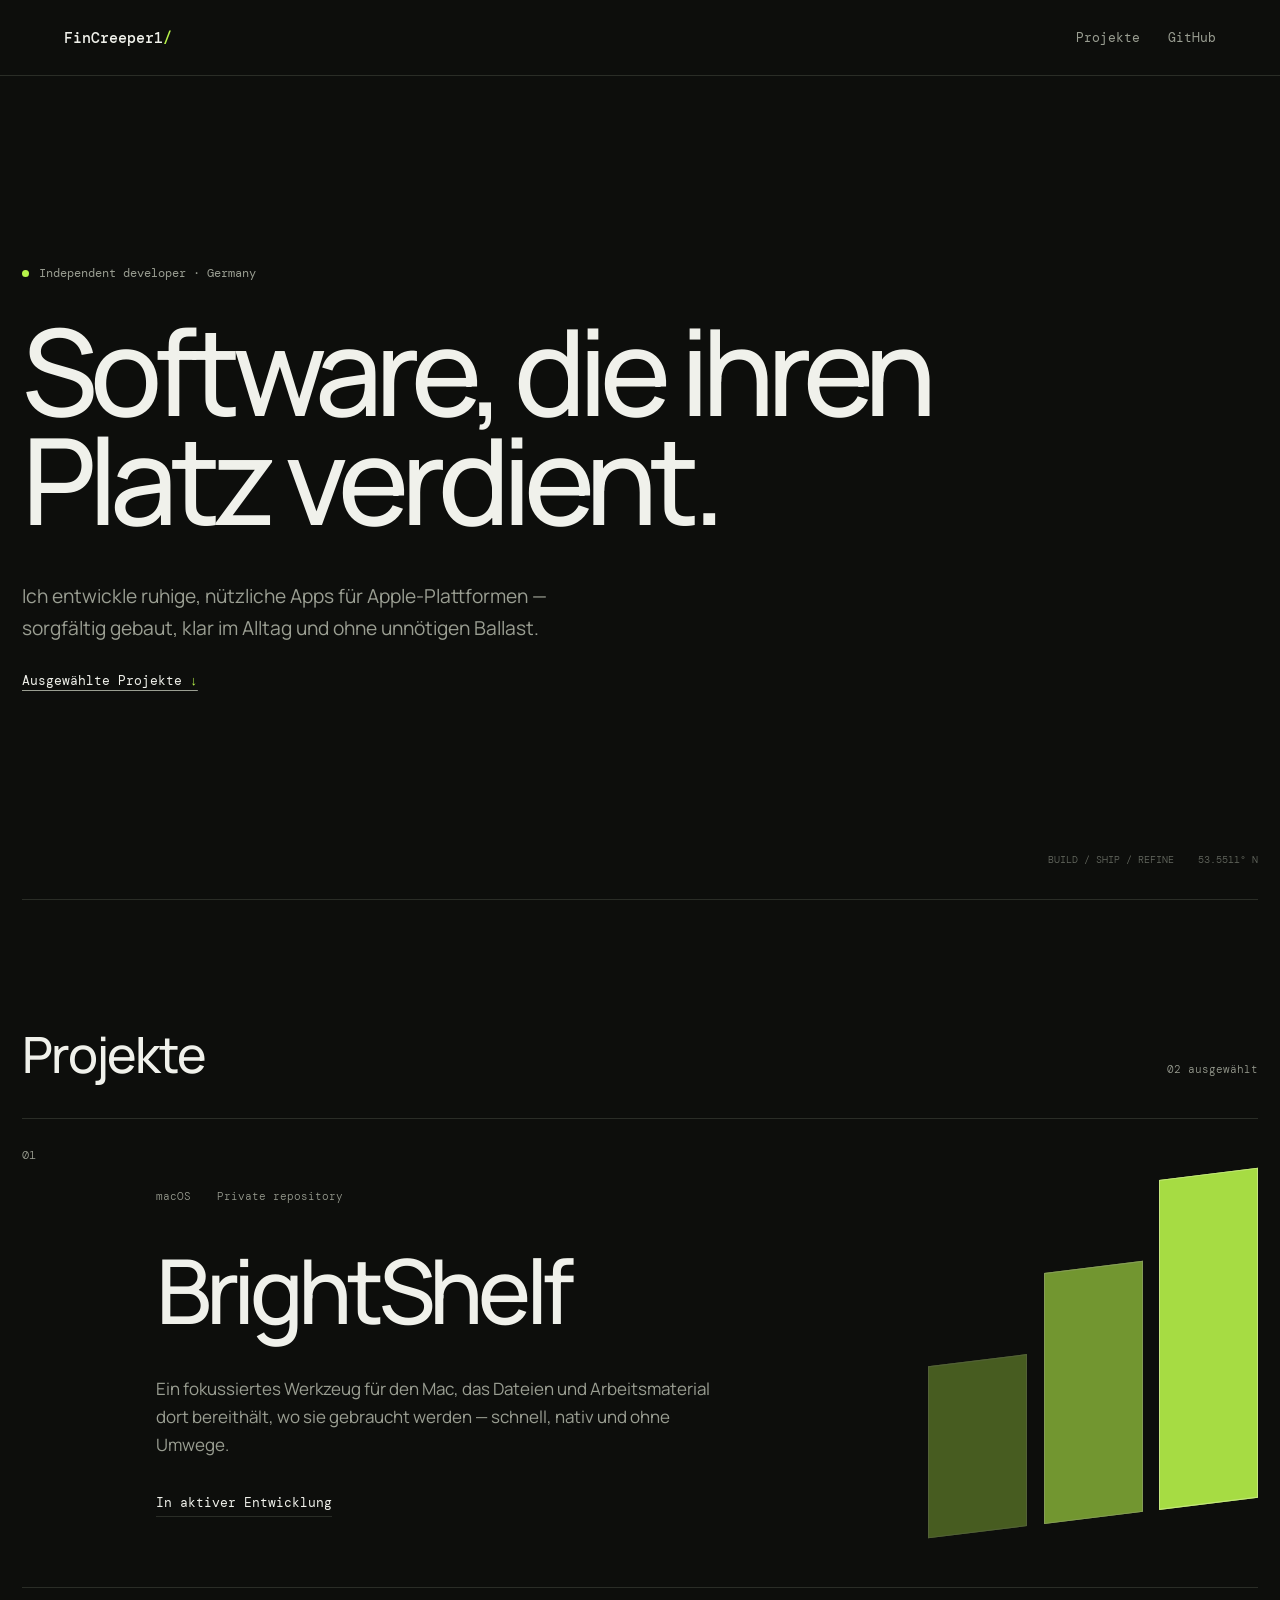
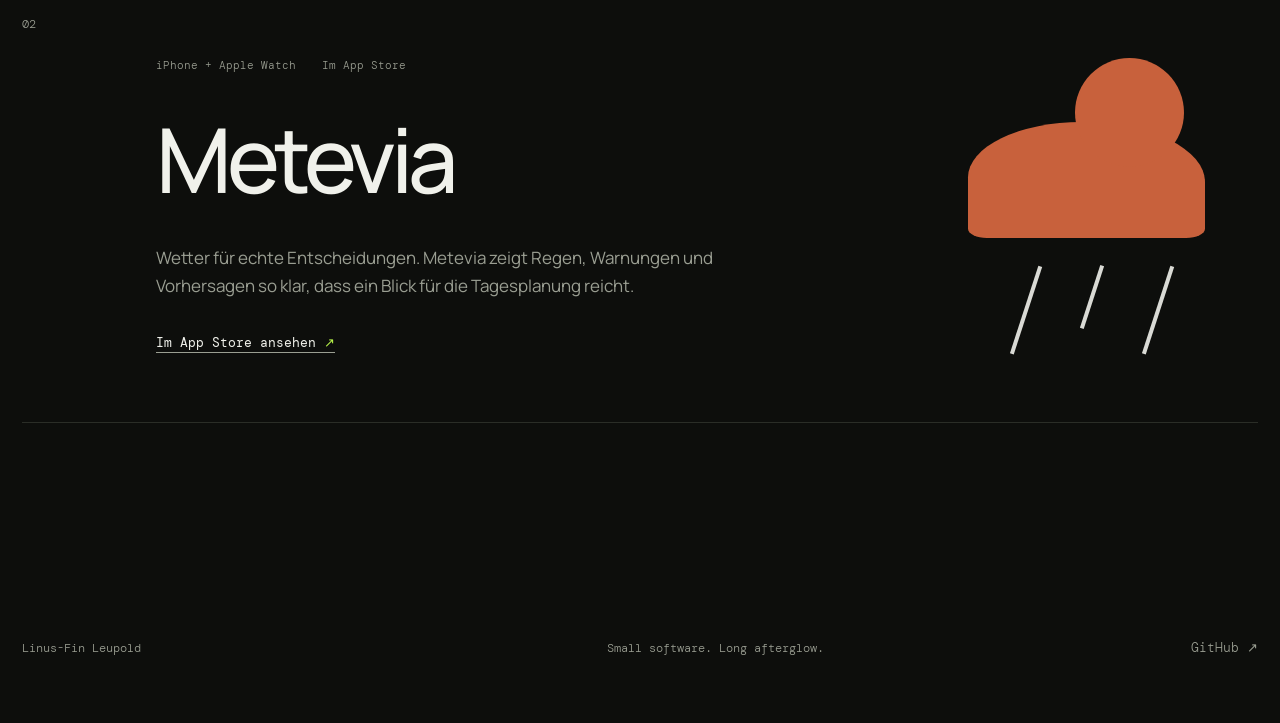
==== index.html @ aa662551 "Build developer portfolio site" ====
<!doctype html>
<html lang="de">
  <head>
    <meta charset="UTF-8" />
    <meta name="viewport" content="width=device-width, initial-scale=1" />
    <meta name="description" content="Linus-Fin Leupold entwickelt fokussierte Apps für Apple-Plattformen – darunter BrightShelf und Metevia." />
    <meta name="theme-color" content="#0d0e0c" />
    <meta property="og:title" content="FinCreeper1 — Software, die ihren Platz verdient." />
    <meta property="og:description" content="Ausgewählte Projekte von Linus-Fin Leupold." />
    <meta property="og:type" content="website" />
    <meta property="og:url" content="https://fincreeper1.github.io/" />
    <title>FinCreeper1 — Entwickler</title>
    <link rel="preconnect" href="https://fonts.googleapis.com" />
    <link rel="preconnect" href="https://fonts.gstatic.com" crossorigin />
    <link href="https://fonts.googleapis.com/css2?family=DM+Mono:wght@300;400;500&family=Manrope:wght@400;500;600;700&display=swap" rel="stylesheet" />
    <link rel="stylesheet" href="styles.css" />
    <script src="script.js" defer></script>
  </head>
  <body>
    <header class="site-header">
      <a class="wordmark" href="#top" aria-label="Zur Startseite">FinCreeper1<span aria-hidden="true">/</span></a>
      <nav aria-label="Hauptnavigation">
        <a href="#projects">Projekte</a>
        <a href="https://github.com/FinCreeper1" rel="me">GitHub</a>
      </nav>
    </header>

    <main id="top">
      <section class="intro" aria-labelledby="intro-title">
        <p class="availability"><span aria-hidden="true"></span> Independent developer · Germany</p>
        <h1 id="intro-title">Software, die ihren<br />Platz verdient.</h1>
        <p class="intro-copy">Ich entwickle ruhige, nützliche Apps für Apple-Plattformen — sorgfältig gebaut, klar im Alltag und ohne unnötigen Ballast.</p>
        <a class="text-link" href="#projects">Ausgewählte Projekte <span aria-hidden="true">↓</span></a>
        <div class="build-note" aria-hidden="true">
          <span>BUILD / SHIP / REFINE</span>
          <span>53.5511° N</span>
        </div>
      </section>

      <section class="projects" id="projects" aria-labelledby="projects-title">
        <div class="section-heading">
          <h2 id="projects-title">Projekte</h2>
          <p>02 ausgewählt</p>
        </div>

        <article class="project project-brightshelf">
          <div class="project-index" aria-hidden="true">01</div>
          <div class="project-body">
            <div class="project-meta">
              <span>macOS</span>
              <span>Private repository</span>
            </div>
            <h3>BrightShelf</h3>
            <p>Ein fokussiertes Werkzeug für den Mac, das Dateien und Arbeitsmaterial dort bereithält, wo sie gebraucht werden — schnell, nativ und ohne Umwege.</p>
            <p class="project-status">In aktiver Entwicklung</p>
          </div>
          <div class="project-mark brightshelf-mark" aria-hidden="true">
            <span></span><span></span><span></span>
          </div>
        </article>

        <article class="project project-metevia">
          <div class="project-index" aria-hidden="true">02</div>
          <div class="project-body">
            <div class="project-meta">
              <span>iPhone + Apple Watch</span>
              <span>Im App Store</span>
            </div>
            <h3>Metevia</h3>
            <p>Wetter für echte Entscheidungen. Metevia zeigt Regen, Warnungen und Vorhersagen so klar, dass ein Blick für die Tagesplanung reicht.</p>
            <a class="project-link" href="https://apps.apple.com/de/app/metevia/id6787199127" target="_blank" rel="noreferrer">Im App Store ansehen <span aria-hidden="true">↗</span></a>
          </div>
          <div class="project-mark metevia-mark" aria-hidden="true">
            <span class="cloud"></span>
            <span class="rain rain-one"></span>
            <span class="rain rain-two"></span>
            <span class="rain rain-three"></span>
          </div>
        </article>
      </section>
    </main>

    <footer>
      <p>Linus-Fin Leupold</p>
      <p>Small software. Long afterglow.</p>
      <a href="https://github.com/FinCreeper1">GitHub ↗</a>
    </footer>
  </body>
</html>
---- styles.css ----
:root {
  color-scheme: dark;
  --bg: #0d0e0c;
  --surface: #151713;
  --line: #2a2d27;
  --text: #f0f1eb;
  --muted: #9a9e92;
  --accent: #b7f34a;
  --warm: #dd6b42;
  --font-sans: "Manrope", sans-serif;
  --font-mono: "DM Mono", monospace;
}

* { box-sizing: border-box; }

html { scroll-behavior: smooth; }

body {
  margin: 0;
  background: var(--bg);
  color: var(--text);
  font-family: var(--font-sans);
  -webkit-font-smoothing: antialiased;
}

a { color: inherit; }

a:focus-visible {
  outline: 2px solid var(--accent);
  outline-offset: 5px;
}

.site-header {
  height: 76px;
  display: flex;
  align-items: center;
  justify-content: space-between;
  padding: 0 clamp(22px, 5vw, 76px);
  border-bottom: 1px solid var(--line);
}

.wordmark {
  font-family: var(--font-mono);
  font-size: 15px;
  font-weight: 500;
  text-decoration: none;
}

.wordmark span { color: var(--accent); }

nav { display: flex; gap: 28px; }

nav a, footer a {
  color: var(--muted);
  font-family: var(--font-mono);
  font-size: 13px;
  text-decoration: none;
  transition: color 140ms ease;
}

nav a:hover, footer a:hover { color: var(--text); }

main, footer {
  width: min(100% - 44px, 1380px);
  margin-inline: auto;
}

.intro {
  min-height: calc(100svh - 76px);
  position: relative;
  display: flex;
  flex-direction: column;
  justify-content: center;
  padding: 100px 0 120px;
  border-bottom: 1px solid var(--line);
}

.availability {
  display: flex;
  align-items: center;
  gap: 10px;
  margin: 0 0 34px;
  color: var(--muted);
  font: 400 12px/1.5 var(--font-mono);
}

.availability span {
  width: 7px;
  height: 7px;
  background: var(--accent);
  border-radius: 50%;
}

h1 {
  max-width: 1100px;
  margin: 0;
  font-size: clamp(54px, 9.4vw, 142px);
  font-weight: 500;
  line-height: .9;
  letter-spacing: -.065em;
}

.intro-copy {
  max-width: 590px;
  margin: 48px 0 28px;
  color: var(--muted);
  font-size: clamp(17px, 1.5vw, 21px);
  line-height: 1.65;
}

.text-link, .project-link {
  width: fit-content;
  color: var(--text);
  font: 400 13px/1.4 var(--font-mono);
  text-underline-offset: 5px;
  text-decoration-color: var(--muted);
}

.text-link span, .project-link span { color: var(--accent); }

.build-note {
  position: absolute;
  right: 0;
  bottom: 34px;
  display: flex;
  gap: 24px;
  color: #666a61;
  font: 300 10px/1 var(--font-mono);
}

.projects { padding: 120px 0 150px; }

.section-heading {
  display: flex;
  justify-content: space-between;
  align-items: baseline;
  margin-bottom: 30px;
}

.section-heading h2 {
  margin: 0;
  font-size: clamp(28px, 4vw, 50px);
  font-weight: 500;
  letter-spacing: -.04em;
}

.section-heading p {
  margin: 0;
  color: var(--muted);
  font: 300 11px/1 var(--font-mono);
}

.project {
  min-height: 420px;
  display: grid;
  grid-template-columns: 70px minmax(260px, 640px) 1fr;
  gap: clamp(20px, 5vw, 80px);
  align-items: center;
  position: relative;
  overflow: hidden;
  border-top: 1px solid var(--line);
}

.project:last-child { border-bottom: 1px solid var(--line); }

.project-index {
  align-self: start;
  padding-top: 30px;
  color: var(--muted);
  font: 300 12px/1 var(--font-mono);
}

.project-body { z-index: 1; padding: 70px 0; }

.project-meta {
  display: flex;
  gap: 10px 26px;
  flex-wrap: wrap;
  margin-bottom: 24px;
  color: var(--muted);
  font: 300 11px/1.4 var(--font-mono);
}

.project h3 {
  margin: 0 0 24px;
  font-size: clamp(44px, 7vw, 92px);
  font-weight: 500;
  letter-spacing: -.06em;
}

.project-body > p:not(.project-status) {
  max-width: 560px;
  margin: 0 0 30px;
  color: var(--muted);
  font-size: 17px;
  line-height: 1.65;
}

.project-status {
  width: fit-content;
  margin: 0;
  border-bottom: 1px solid var(--line);
  color: var(--text);
  font: 400 13px/2 var(--font-mono);
}

.project-mark {
  justify-self: end;
  width: min(28vw, 330px);
  aspect-ratio: 1;
  position: relative;
  opacity: .9;
}

.brightshelf-mark {
  display: flex;
  align-items: flex-end;
  gap: 5%;
  transform: skewY(-7deg);
}

.brightshelf-mark span {
  flex: 1;
  background: var(--accent);
  border: 1px solid #d9ff8b;
}

.brightshelf-mark span:nth-child(1) { height: 52%; opacity: .38; }
.brightshelf-mark span:nth-child(2) { height: 76%; opacity: .66; }
.brightshelf-mark span:nth-child(3) { height: 100%; }

.metevia-mark .cloud {
  width: 72%;
  height: 35%;
  position: absolute;
  left: 12%;
  top: 25%;
  background: var(--warm);
  border-radius: 48% 52% 8% 8%;
}

.metevia-mark .cloud::before {
  content: "";
  width: 46%;
  aspect-ratio: 1;
  position: absolute;
  right: 9%;
  top: -56%;
  background: var(--warm);
  border-radius: 50%;
}

.rain {
  width: 4px;
  height: 28%;
  position: absolute;
  top: 68%;
  background: var(--text);
  transform: rotate(18deg);
}

.rain-one { left: 29%; }
.rain-two { left: 49%; height: 20%; }
.rain-three { left: 69%; }

footer {
  min-height: 150px;
  display: grid;
  grid-template-columns: 1fr 1fr auto;
  align-items: center;
  gap: 24px;
  color: var(--muted);
  font: 300 12px/1.5 var(--font-mono);
}

footer p { margin: 0; }

.reveal {
  opacity: 0;
  transform: translateY(18px);
  transition: opacity 700ms ease, transform 700ms ease;
}

.reveal.is-visible { opacity: 1; transform: none; }

@media (max-width: 760px) {
  .site-header { height: 66px; }
  nav { gap: 18px; }
  nav a:first-child { display: none; }
  main, footer { width: min(100% - 36px, 1380px); }
  .intro { min-height: calc(100svh - 66px); padding: 80px 0 100px; }
  h1 { font-size: clamp(49px, 15vw, 82px); }
  .intro-copy { margin-top: 34px; }
  .build-note { display: none; }
  .projects { padding: 84px 0 100px; }
  .project { min-height: 560px; grid-template-columns: 34px 1fr; gap: 8px; align-items: start; }
  .project-body { padding: 54px 0 210px; }
  .project-mark { width: 170px; position: absolute; right: 10px; bottom: 28px; }
  footer { min-height: 180px; grid-template-columns: 1fr auto; }
  footer p:nth-child(2) { display: none; }
}

@media (prefers-reduced-motion: reduce) {
  html { scroll-behavior: auto; }
  *, *::before, *::after { transition-duration: .01ms !important; }
  .reveal { opacity: 1; transform: none; }
}
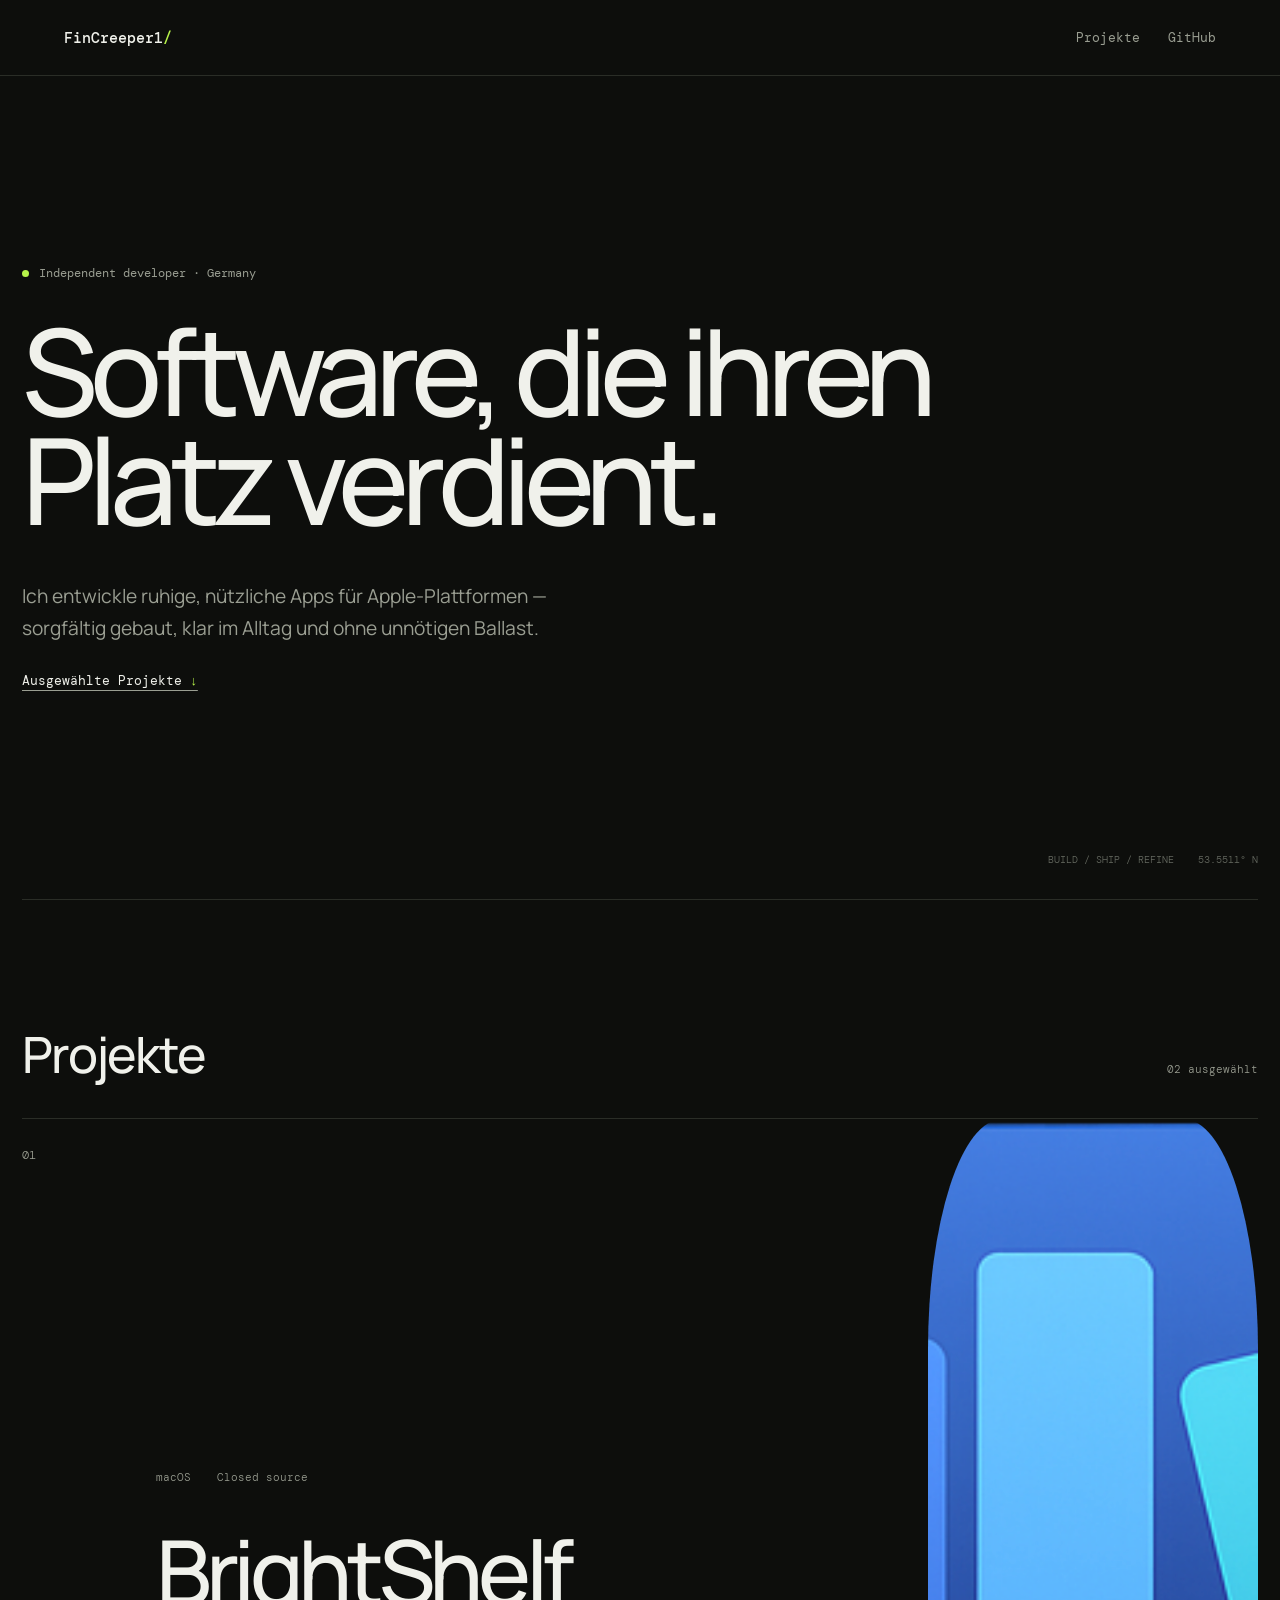
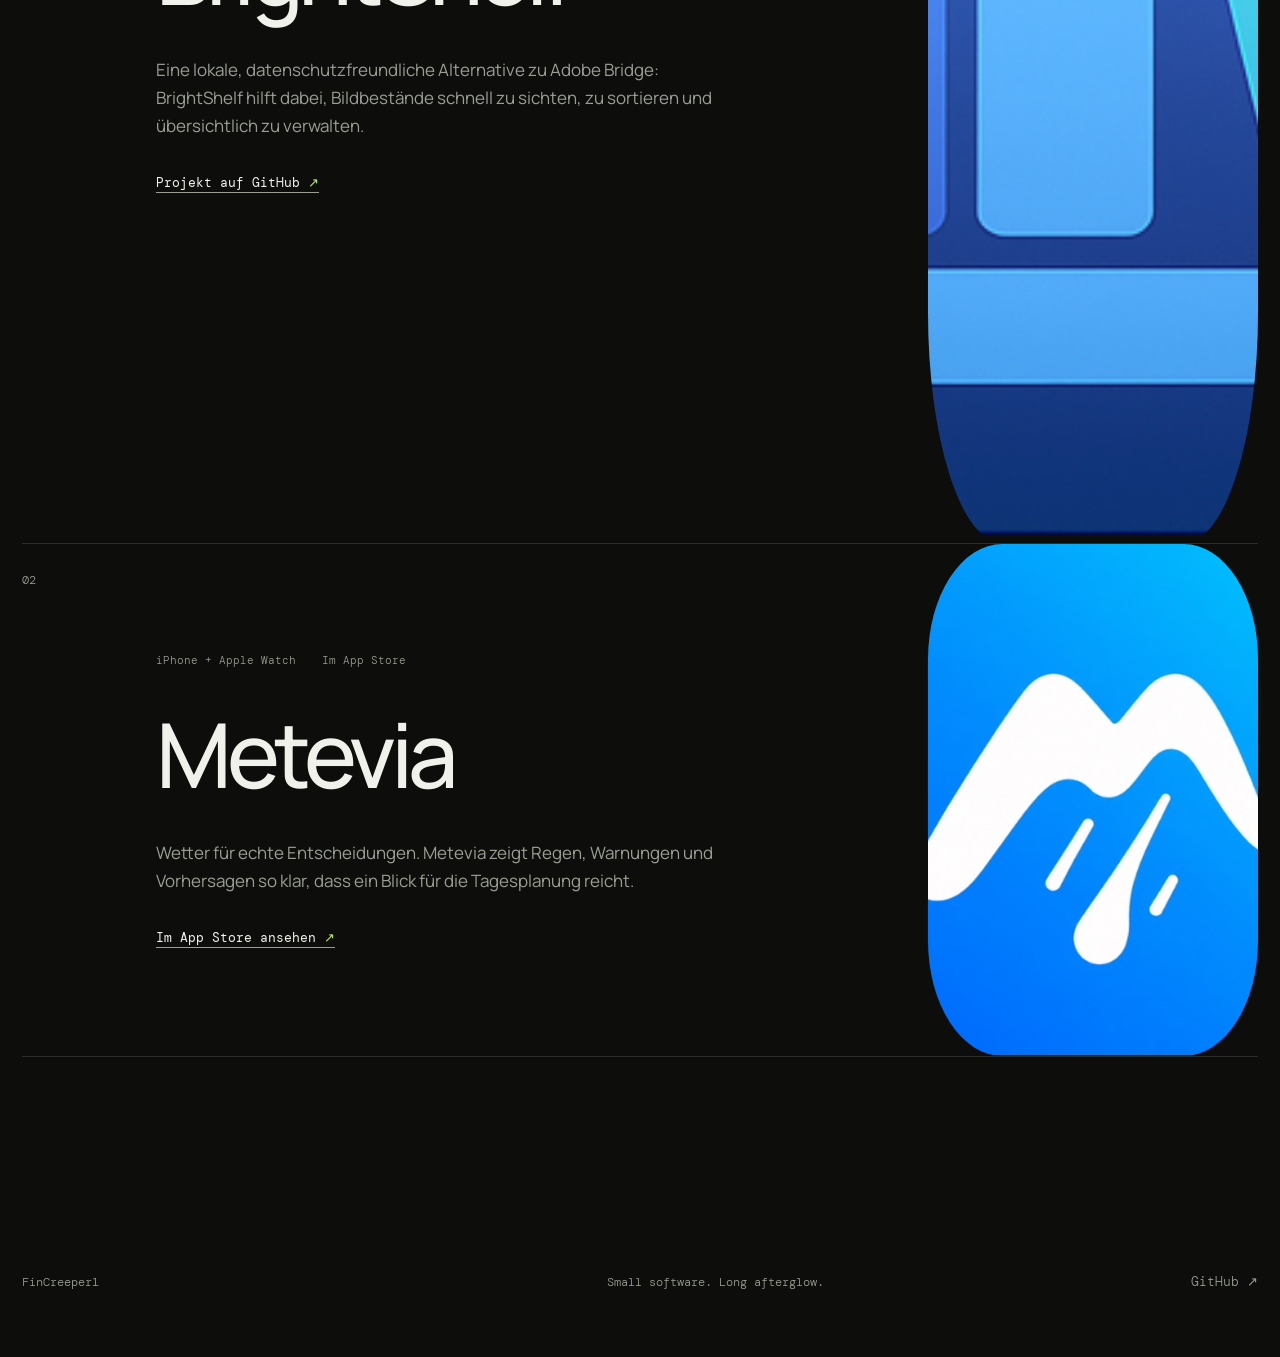
==== commit 449a072a: "Use official project icons" ====
--- a/index.html
+++ b/index.html
@@ -3,10 +3,10 @@
   <head>
     <meta charset="UTF-8" />
     <meta name="viewport" content="width=device-width, initial-scale=1" />
-    <meta name="description" content="Linus-Fin Leupold entwickelt fokussierte Apps für Apple-Plattformen – darunter BrightShelf und Metevia." />
+    <meta name="description" content="FinCreeper1 entwickelt fokussierte Apps für Apple-Plattformen – darunter BrightShelf und Metevia." />
     <meta name="theme-color" content="#0d0e0c" />
     <meta property="og:title" content="FinCreeper1 — Software, die ihren Platz verdient." />
-    <meta property="og:description" content="Ausgewählte Projekte von Linus-Fin Leupold." />
+    <meta property="og:description" content="Ausgewählte Projekte von FinCreeper1." />
     <meta property="og:type" content="website" />
     <meta property="og:url" content="https://fincreeper1.github.io/" />
     <title>FinCreeper1 — Entwickler</title>
@@ -48,15 +48,13 @@
           <div class="project-body">
             <div class="project-meta">
               <span>macOS</span>
-              <span>Private repository</span>
+              <span>Closed source</span>
             </div>
             <h3>BrightShelf</h3>
-            <p>Ein fokussiertes Werkzeug für den Mac, das Dateien und Arbeitsmaterial dort bereithält, wo sie gebraucht werden — schnell, nativ und ohne Umwege.</p>
-            <p class="project-status">In aktiver Entwicklung</p>
+            <p>Eine lokale, datenschutzfreundliche Alternative zu Adobe Bridge: BrightShelf hilft dabei, Bildbestände schnell zu sichten, zu sortieren und übersichtlich zu verwalten.</p>
+            <a class="project-link" href="https://github.com/FinCreeper1/BrightShelf" target="_blank" rel="noreferrer">Projekt auf GitHub <span aria-hidden="true">↗</span></a>
           </div>
-          <div class="project-mark brightshelf-mark" aria-hidden="true">
-            <span></span><span></span><span></span>
-          </div>
+          <img class="project-icon" src="assets/brightshelf-icon.png" alt="BrightShelf App-Icon" width="1024" height="1024" />
         </article>
 
         <article class="project project-metevia">
@@ -70,18 +68,13 @@
             <p>Wetter für echte Entscheidungen. Metevia zeigt Regen, Warnungen und Vorhersagen so klar, dass ein Blick für die Tagesplanung reicht.</p>
             <a class="project-link" href="https://apps.apple.com/de/app/metevia/id6787199127" target="_blank" rel="noreferrer">Im App Store ansehen <span aria-hidden="true">↗</span></a>
           </div>
-          <div class="project-mark metevia-mark" aria-hidden="true">
-            <span class="cloud"></span>
-            <span class="rain rain-one"></span>
-            <span class="rain rain-two"></span>
-            <span class="rain rain-three"></span>
-          </div>
+          <img class="project-icon" src="assets/metevia-icon.jpg" alt="Metevia App-Icon" width="512" height="512" />
         </article>
       </section>
     </main>
 
     <footer>
-      <p>Linus-Fin Leupold</p>
+      <p>FinCreeper1</p>
       <p>Small software. Long afterglow.</p>
       <a href="https://github.com/FinCreeper1">GitHub ↗</a>
     </footer>
--- a/styles.css
+++ b/styles.css
@@ -6,7 +6,6 @@
   --text: #f0f1eb;
   --muted: #9a9e92;
   --accent: #b7f34a;
-  --warm: #dd6b42;
   --font-sans: "Manrope", sans-serif;
   --font-mono: "DM Mono", monospace;
 }
@@ -196,72 +195,14 @@
   line-height: 1.65;
 }
 
-.project-status {
-  width: fit-content;
-  margin: 0;
-  border-bottom: 1px solid var(--line);
-  color: var(--text);
-  font: 400 13px/2 var(--font-mono);
-}
-
-.project-mark {
+.project-icon {
   justify-self: end;
   width: min(28vw, 330px);
   aspect-ratio: 1;
-  position: relative;
-  opacity: .9;
-}
-
-.brightshelf-mark {
-  display: flex;
-  align-items: flex-end;
-  gap: 5%;
-  transform: skewY(-7deg);
-}
-
-.brightshelf-mark span {
-  flex: 1;
-  background: var(--accent);
-  border: 1px solid #d9ff8b;
-}
-
-.brightshelf-mark span:nth-child(1) { height: 52%; opacity: .38; }
-.brightshelf-mark span:nth-child(2) { height: 76%; opacity: .66; }
-.brightshelf-mark span:nth-child(3) { height: 100%; }
-
-.metevia-mark .cloud {
-  width: 72%;
-  height: 35%;
-  position: absolute;
-  left: 12%;
-  top: 25%;
-  background: var(--warm);
-  border-radius: 48% 52% 8% 8%;
-}
-
-.metevia-mark .cloud::before {
-  content: "";
-  width: 46%;
-  aspect-ratio: 1;
-  position: absolute;
-  right: 9%;
-  top: -56%;
-  background: var(--warm);
-  border-radius: 50%;
-}
-
-.rain {
-  width: 4px;
-  height: 28%;
-  position: absolute;
-  top: 68%;
-  background: var(--text);
-  transform: rotate(18deg);
-}
-
-.rain-one { left: 29%; }
-.rain-two { left: 49%; height: 20%; }
-.rain-three { left: 69%; }
+  display: block;
+  object-fit: cover;
+  border-radius: 22.5%;
+}
 
 footer {
   min-height: 150px;
@@ -295,7 +236,7 @@
   .projects { padding: 84px 0 100px; }
   .project { min-height: 560px; grid-template-columns: 34px 1fr; gap: 8px; align-items: start; }
   .project-body { padding: 54px 0 210px; }
-  .project-mark { width: 170px; position: absolute; right: 10px; bottom: 28px; }
+  .project-icon { width: 170px; position: absolute; right: 10px; bottom: 28px; }
   footer { min-height: 180px; grid-template-columns: 1fr auto; }
   footer p:nth-child(2) { display: none; }
 }
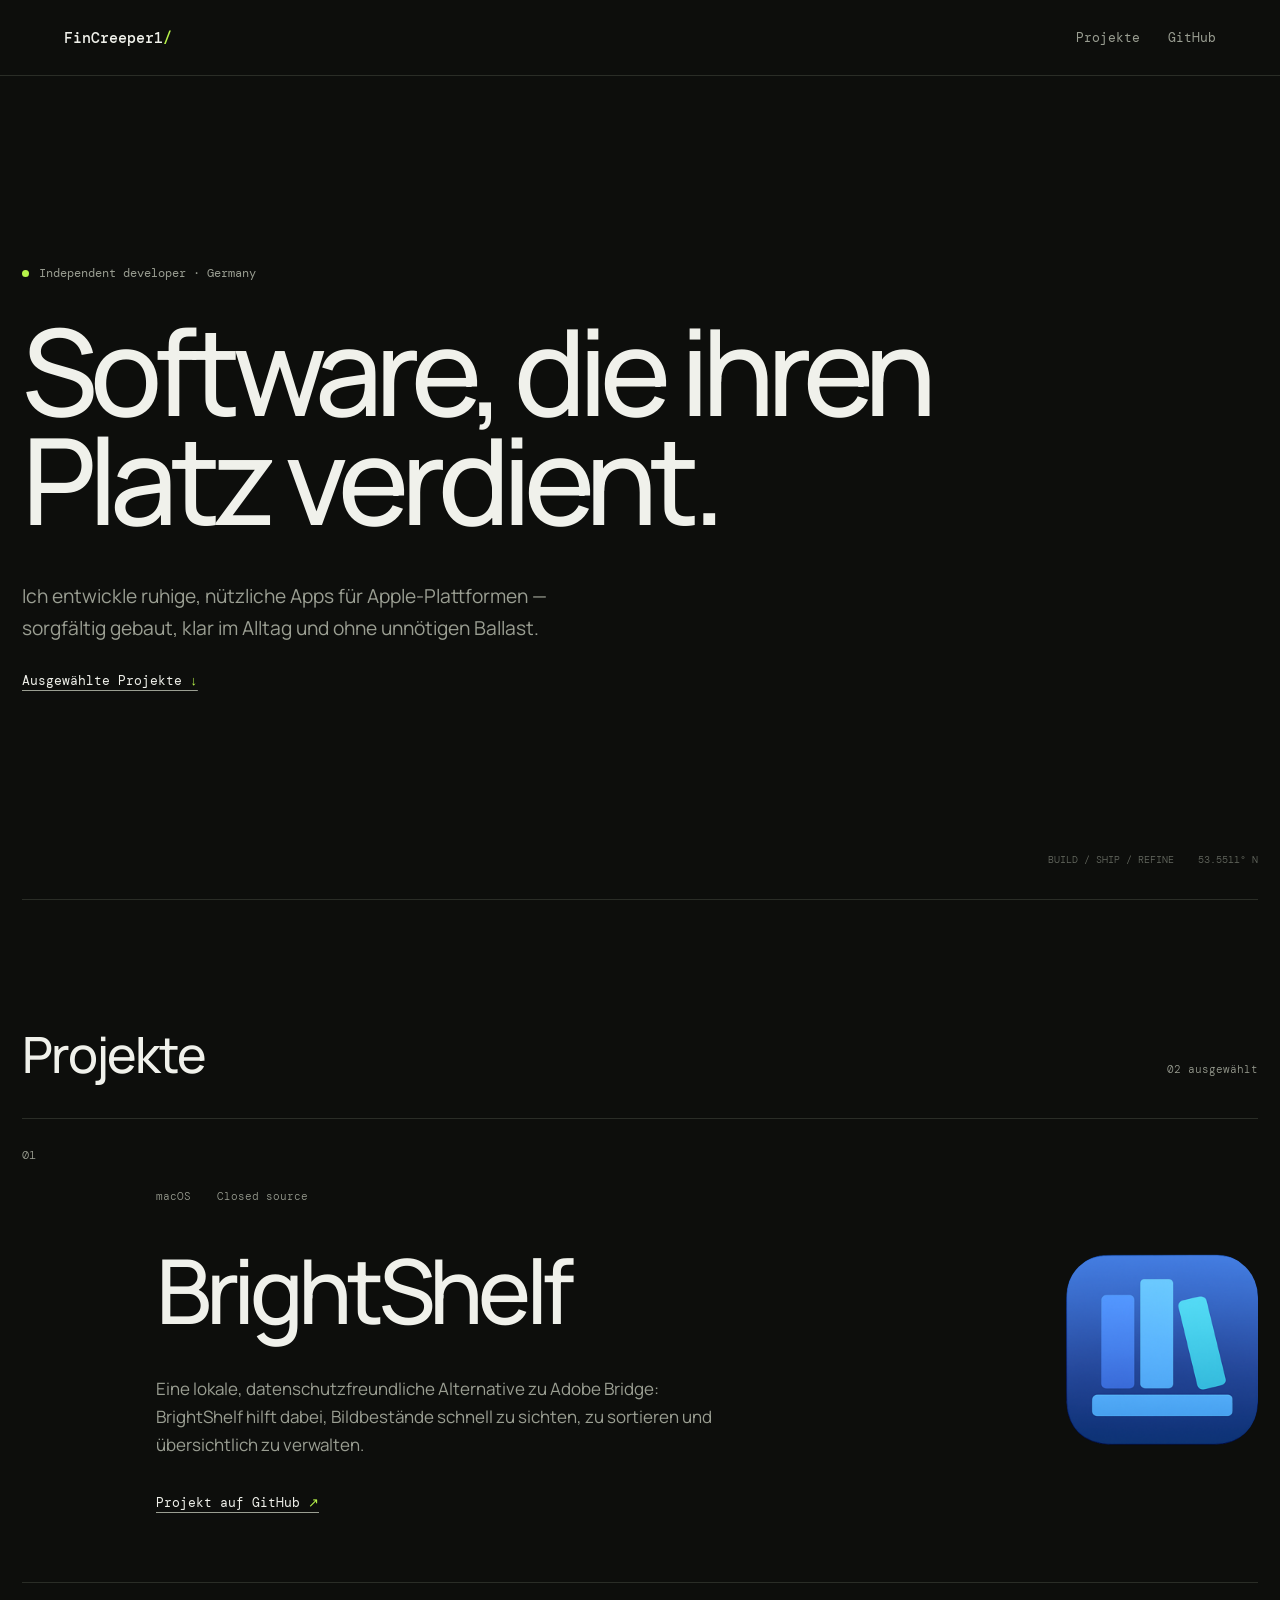
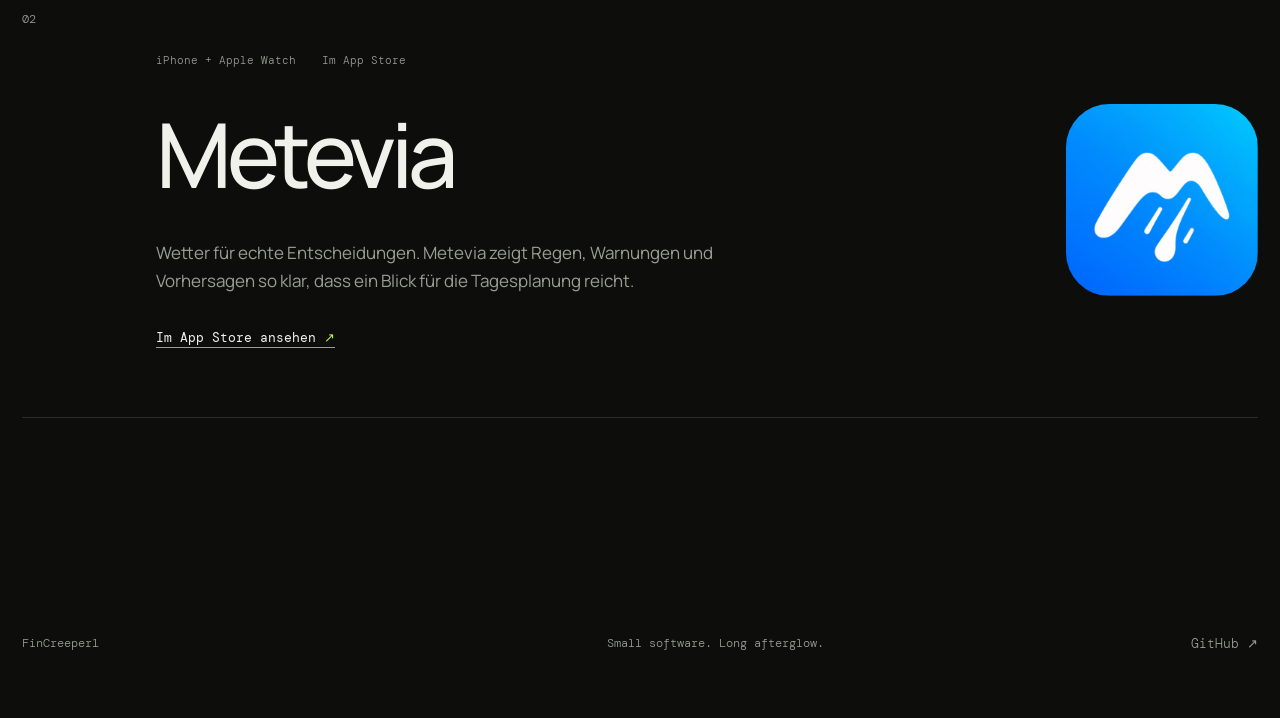
==== commit 20504de6: "Reduce project icon size" ====
--- a/index.html
+++ b/index.html
@@ -13,7 +13,7 @@
     <link rel="preconnect" href="https://fonts.googleapis.com" />
     <link rel="preconnect" href="https://fonts.gstatic.com" crossorigin />
     <link href="https://fonts.googleapis.com/css2?family=DM+Mono:wght@300;400;500&family=Manrope:wght@400;500;600;700&display=swap" rel="stylesheet" />
-    <link rel="stylesheet" href="styles.css" />
+    <link rel="stylesheet" href="styles.css?v=3" />
     <script src="script.js" defer></script>
   </head>
   <body>
@@ -54,7 +54,7 @@
             <p>Eine lokale, datenschutzfreundliche Alternative zu Adobe Bridge: BrightShelf hilft dabei, Bildbestände schnell zu sichten, zu sortieren und übersichtlich zu verwalten.</p>
             <a class="project-link" href="https://github.com/FinCreeper1/BrightShelf" target="_blank" rel="noreferrer">Projekt auf GitHub <span aria-hidden="true">↗</span></a>
           </div>
-          <img class="project-icon" src="assets/brightshelf-icon.png" alt="BrightShelf App-Icon" width="1024" height="1024" />
+          <img class="project-icon" src="assets/brightshelf-icon.png" alt="BrightShelf App-Icon" width="210" height="210" />
         </article>
 
         <article class="project project-metevia">
@@ -68,7 +68,7 @@
             <p>Wetter für echte Entscheidungen. Metevia zeigt Regen, Warnungen und Vorhersagen so klar, dass ein Blick für die Tagesplanung reicht.</p>
             <a class="project-link" href="https://apps.apple.com/de/app/metevia/id6787199127" target="_blank" rel="noreferrer">Im App Store ansehen <span aria-hidden="true">↗</span></a>
           </div>
-          <img class="project-icon" src="assets/metevia-icon.jpg" alt="Metevia App-Icon" width="512" height="512" />
+          <img class="project-icon" src="assets/metevia-icon.jpg" alt="Metevia App-Icon" width="210" height="210" />
         </article>
       </section>
     </main>
--- a/styles.css
+++ b/styles.css
@@ -197,7 +197,8 @@
 
 .project-icon {
   justify-self: end;
-  width: min(28vw, 330px);
+  width: clamp(140px, 15vw, 210px);
+  height: auto;
   aspect-ratio: 1;
   display: block;
   object-fit: cover;
@@ -236,7 +237,7 @@
   .projects { padding: 84px 0 100px; }
   .project { min-height: 560px; grid-template-columns: 34px 1fr; gap: 8px; align-items: start; }
   .project-body { padding: 54px 0 210px; }
-  .project-icon { width: 170px; position: absolute; right: 10px; bottom: 28px; }
+  .project-icon { width: 112px; position: absolute; right: 10px; bottom: 28px; }
   footer { min-height: 180px; grid-template-columns: 1fr auto; }
   footer p:nth-child(2) { display: none; }
 }
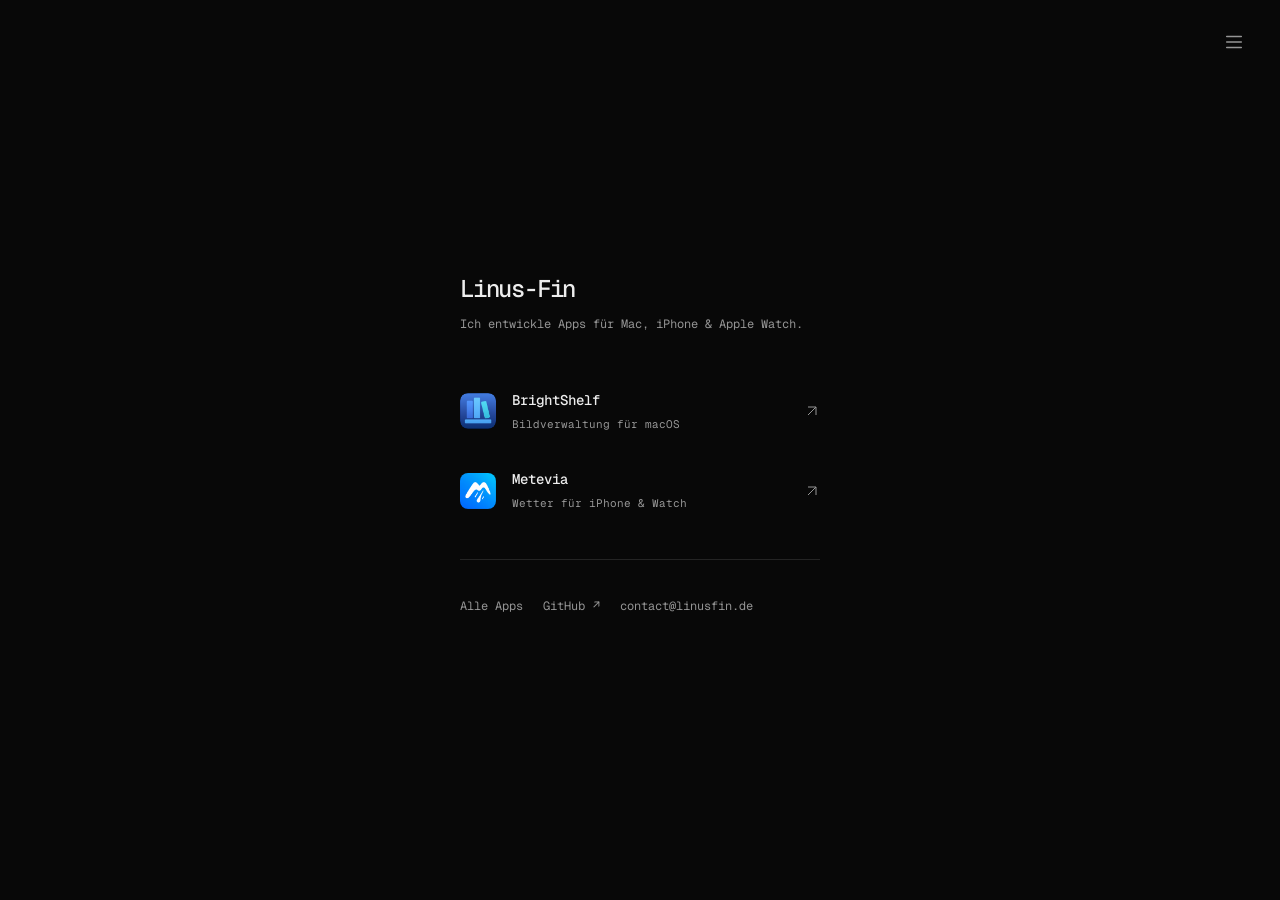
==== commit bb04e92f: "Publish refreshed website and app pages" ====
--- a/index.html
+++ b/index.html
@@ -3,80 +3,84 @@
   <head>
     <meta charset="UTF-8" />
     <meta name="viewport" content="width=device-width, initial-scale=1" />
-    <meta name="description" content="FinCreeper1 entwickelt fokussierte Apps für Apple-Plattformen – darunter BrightShelf und Metevia." />
-    <meta name="theme-color" content="#0d0e0c" />
-    <meta property="og:title" content="FinCreeper1 — Software, die ihren Platz verdient." />
-    <meta property="og:description" content="Ausgewählte Projekte von FinCreeper1." />
+    <meta name="description" content="Apps von Linus-Fin: Bilder verwalten mit BrightShelf für macOS und das Wetter im Blick behalten mit Metevia für iPhone und Apple Watch." />
+    <meta name="theme-color" content="#080808" />
+    <meta property="og:title" content="Linus-Fin — Apps für Mac, iPhone & Apple Watch" />
+    <meta property="og:description" content="BrightShelf für deine Bilder. Metevia für dein Wetter. Apps für Mac, iPhone und Apple Watch." />
     <meta property="og:type" content="website" />
-    <meta property="og:url" content="https://fincreeper1.github.io/" />
-    <title>FinCreeper1 — Entwickler</title>
+    <meta property="og:url" content="https://linusfin.de/" />
+    <link rel="canonical" href="https://linusfin.de/" />
+    <title>Linus-Fin — Apps für Mac, iPhone & Apple Watch</title>
     <link rel="preconnect" href="https://fonts.googleapis.com" />
     <link rel="preconnect" href="https://fonts.gstatic.com" crossorigin />
-    <link href="https://fonts.googleapis.com/css2?family=DM+Mono:wght@300;400;500&family=Manrope:wght@400;500;600;700&display=swap" rel="stylesheet" />
-    <link rel="stylesheet" href="styles.css?v=3" />
-    <script src="script.js" defer></script>
+    <link href="https://fonts.googleapis.com/css2?family=Geist+Mono:wght@400;500&display=swap" rel="stylesheet" />
+    <link rel="stylesheet" href="styles.css?v=11" />
+    <script src="/menu.js?v=10" defer></script>
   </head>
   <body>
-    <header class="site-header">
-      <a class="wordmark" href="#top" aria-label="Zur Startseite">FinCreeper1<span aria-hidden="true">/</span></a>
-      <nav aria-label="Hauptnavigation">
-        <a href="#projects">Projekte</a>
-        <a href="https://github.com/FinCreeper1" rel="me">GitHub</a>
+    <header class="site-navigation">
+      <details class="site-menu">
+        <summary aria-label="Weitere Seiten">
+          <svg viewBox="0 0 24 24" width="22" height="22" fill="none" stroke="currentColor" stroke-width="1.5" stroke-linecap="round" aria-hidden="true"><path d="M4 6h16M4 12h16M4 18h16" /></svg>
+        </summary>
+        <nav class="subdomain-list" aria-label="Weitere Seiten">
+          <a href="https://profilfahrt.linusfin.de/">
+            <span class="subdomain-info">
+              <span class="subdomain-name">Profilfahrt</span>
+              <span class="subdomain-address">profilfahrt.linusfin.de</span>
+              <span class="subdomain-status">Passwortgeschützt</span>
+            </span>
+            <svg class="lock-icon" viewBox="0 0 24 24" width="18" height="18" fill="none" stroke="currentColor" stroke-width="1.5" aria-hidden="true"><rect x="5" y="10" width="14" height="11" rx="2" /><path d="M8 10V7a4 4 0 0 1 8 0v3M12 14v3" /></svg>
+          </a>
+        </nav>
+      </details>
+    </header>
+    <a class="skip-link" href="#main-content">Zum Inhalt springen</a>
+    <main class="profile" id="main-content">
+      <header class="intro">
+        <h1>Linus-Fin</h1>
+        <p>Ich entwickle Apps für Mac, iPhone & Apple Watch.</p>
+      </header>
+
+      <nav class="apps" aria-label="Meine Apps">
+        <div class="app-entry">
+        <a class="app-link" href="/apps/brightshelf/" aria-describedby="brightshelf-preview-text" aria-label="BrightShelf — Bildverwaltung für macOS, mehr erfahren">
+          <img src="assets/brightshelf-icon.png" alt="" width="36" height="36" />
+          <span class="app-info">
+            <span class="app-name">BrightShelf</span>
+            <span class="app-description">Bildverwaltung für macOS</span>
+          </span>
+          <svg class="arrow" viewBox="0 0 24 24" width="16" height="16" fill="none" stroke="currentColor" stroke-width="1.5" aria-hidden="true"><path d="M6 18 18 6M6 6h12v12" /></svg>
+        </a>
+        <aside class="app-preview" aria-label="BrightShelf Vorschau">
+          <div class="preview-brand"><img src="assets/brightshelf-icon.png" alt="BrightShelf App-Icon" width="96" height="96" /></div>
+          <p id="brightshelf-preview-text">Bilder auf deinem Mac sortieren und verwalten. Lokal und mit Fokus auf Datenschutz.</p>
+        </aside>
+        </div>
+        <div class="app-entry">
+        <a class="app-link" href="/apps/metevia/" aria-describedby="metevia-preview-text" aria-label="Metevia — Wetter für iPhone und Apple Watch, mehr erfahren">
+          <img src="assets/metevia-icon.jpg" alt="" width="36" height="36" />
+          <span class="app-info">
+            <span class="app-name">Metevia</span>
+            <span class="app-description">Wetter für iPhone &amp; Watch</span>
+          </span>
+          <svg class="arrow" viewBox="0 0 24 24" width="16" height="16" fill="none" stroke="currentColor" stroke-width="1.5" aria-hidden="true"><path d="M6 18 18 6M6 6h12v12" /></svg>
+        </a>
+        <aside class="app-preview" aria-label="Metevia Vorschau">
+          <div class="preview-images">
+            <img src="assets/metevia-preview-1.webp" alt="Metevia App-Store-Vorschau, erstes Bild" width="300" height="650" loading="lazy" />
+            <img src="assets/metevia-preview-2.webp" alt="Metevia App-Store-Vorschau, zweites Bild" width="300" height="650" loading="lazy" />
+          </div>
+          <p id="metevia-preview-text">Wetter, Regenradar und Vorhersagen im Blick – auf deinem iPhone und deiner Apple Watch.</p>
+        </aside>
+        </div>
       </nav>
-    </header>
 
-    <main id="top">
-      <section class="intro" aria-labelledby="intro-title">
-        <p class="availability"><span aria-hidden="true"></span> Independent developer · Germany</p>
-        <h1 id="intro-title">Software, die ihren<br />Platz verdient.</h1>
-        <p class="intro-copy">Ich entwickle ruhige, nützliche Apps für Apple-Plattformen — sorgfältig gebaut, klar im Alltag und ohne unnötigen Ballast.</p>
-        <a class="text-link" href="#projects">Ausgewählte Projekte <span aria-hidden="true">↓</span></a>
-        <div class="build-note" aria-hidden="true">
-          <span>BUILD / SHIP / REFINE</span>
-          <span>53.5511° N</span>
-        </div>
-      </section>
-
-      <section class="projects" id="projects" aria-labelledby="projects-title">
-        <div class="section-heading">
-          <h2 id="projects-title">Projekte</h2>
-          <p>02 ausgewählt</p>
-        </div>
-
-        <article class="project project-brightshelf">
-          <div class="project-index" aria-hidden="true">01</div>
-          <div class="project-body">
-            <div class="project-meta">
-              <span>macOS</span>
-              <span>Closed source</span>
-            </div>
-            <h3>BrightShelf</h3>
-            <p>Eine lokale, datenschutzfreundliche Alternative zu Adobe Bridge: BrightShelf hilft dabei, Bildbestände schnell zu sichten, zu sortieren und übersichtlich zu verwalten.</p>
-            <a class="project-link" href="https://github.com/FinCreeper1/BrightShelf" target="_blank" rel="noreferrer">Projekt auf GitHub <span aria-hidden="true">↗</span></a>
-          </div>
-          <img class="project-icon" src="assets/brightshelf-icon.png" alt="BrightShelf App-Icon" width="210" height="210" />
-        </article>
-
-        <article class="project project-metevia">
-          <div class="project-index" aria-hidden="true">02</div>
-          <div class="project-body">
-            <div class="project-meta">
-              <span>iPhone + Apple Watch</span>
-              <span>Im App Store</span>
-            </div>
-            <h3>Metevia</h3>
-            <p>Wetter für echte Entscheidungen. Metevia zeigt Regen, Warnungen und Vorhersagen so klar, dass ein Blick für die Tagesplanung reicht.</p>
-            <a class="project-link" href="https://apps.apple.com/de/app/metevia/id6787199127" target="_blank" rel="noreferrer">Im App Store ansehen <span aria-hidden="true">↗</span></a>
-          </div>
-          <img class="project-icon" src="assets/metevia-icon.jpg" alt="Metevia App-Icon" width="210" height="210" />
-        </article>
-      </section>
+      <footer class="profile-footer">
+        <a href="/apps/">Alle Apps</a>
+        <a href="https://github.com/FinCreeper1" rel="me">GitHub <span aria-hidden="true">↗</span></a>
+        <a href="mailto:contact@linusfin.de">contact@linusfin.de</a>
+      </footer>
     </main>
-
-    <footer>
-      <p>FinCreeper1</p>
-      <p>Small software. Long afterglow.</p>
-      <a href="https://github.com/FinCreeper1">GitHub ↗</a>
-    </footer>
   </body>
 </html>
--- a/styles.css
+++ b/styles.css
@@ -1,249 +1,147 @@
 :root {
   color-scheme: dark;
-  --bg: #0d0e0c;
-  --surface: #151713;
-  --line: #2a2d27;
-  --text: #f0f1eb;
-  --muted: #9a9e92;
-  --accent: #b7f34a;
-  --font-sans: "Manrope", sans-serif;
-  --font-mono: "DM Mono", monospace;
+  --background: #080808;
+  --text: #ededed;
+  --muted: #959595;
+  --line: #242424;
+  --hover: #121212;
+  font-family: "Geist Mono", ui-monospace, monospace;
+  font-weight: 400;
+  color: var(--text);
+  background: var(--background);
+  -webkit-font-smoothing: antialiased;
 }
 
 * { box-sizing: border-box; }
-
-html { scroll-behavior: smooth; }
-
 body {
   margin: 0;
-  background: var(--bg);
-  color: var(--text);
-  font-family: var(--font-sans);
-  -webkit-font-smoothing: antialiased;
+  min-height: 100svh;
+  display: grid;
+  place-items: center;
+  padding: 64px 24px;
+}
+a { color: inherit; }
+a:focus-visible { outline: 2px solid var(--text); outline-offset: 6px; border-radius: 3px; }
+::selection { background: #414141; color: #fff; }
+.skip-link { position: absolute; top: 16px; left: 24px; padding: 12px; background: var(--text); color: var(--background); z-index: 2; }
+.skip-link:not(:focus) { width: 1px; height: 1px; padding: 0; overflow: hidden; clip-path: inset(50%); }
+.site-navigation { position: absolute; top: 20px; right: 24px; z-index: 1; }
+.site-menu { position: relative; }
+.site-menu summary { display: grid; place-items: center; width: 44px; height: 44px; padding: 0; color: var(--muted); cursor: pointer; list-style: none; border-radius: 6px; }
+.site-menu summary::-webkit-details-marker { display: none; }
+.site-menu summary:hover, .site-menu[open] summary { color: var(--text); background: var(--hover); }
+.site-menu summary:focus-visible { outline: 2px solid var(--text); outline-offset: 3px; }
+.subdomain-list { position: absolute; top: calc(100% + 8px); right: 0; width: min(300px, calc(100vw - 48px)); padding: 8px; background: var(--hover); border: 1px solid var(--line); border-radius: 8px; }
+.subdomain-list a { display: flex; align-items: center; justify-content: space-between; gap: 16px; padding: 12px; text-decoration: none; border-radius: 4px; }
+.subdomain-list a:hover { background: #1c1c1c; }
+.subdomain-info { display: flex; flex-direction: column; gap: 6px; min-width: 0; }
+.subdomain-name { font-size: 13px; line-height: 1.5; }
+.subdomain-address, .subdomain-status { color: var(--muted); font-size: 11px; line-height: 1.6; overflow-wrap: anywhere; }
+.lock-icon { flex: none; color: var(--muted); }
+.profile { width: 100%; max-width: 360px; min-width: 0; }
+h1 { margin: 0; font-size: 24px; line-height: 1.4; font-weight: 500; letter-spacing: -.05em; }
+.intro p { margin: 8px 0 0; color: var(--muted); font-size: 12px; line-height: 1.8; }
+.apps { display: flex; flex-direction: column; margin-top: 36px; }
+.app-link {
+  display: grid;
+  grid-template-columns: 36px minmax(0, 1fr) 16px;
+  align-items: center;
+  gap: 16px;
+  padding: 18px 8px;
+  margin-inline: -8px;
+  text-decoration: none;
+  border-radius: 6px;
+  transition: background-color 160ms ease;
+}
+.app-link:hover { background: var(--hover); }
+.app-link > img { display: block; width: 36px; height: 36px; border-radius: 8px; object-fit: cover; }
+.app-info { display: flex; flex-direction: column; gap: 5px; min-width: 0; }
+.app-name { font-size: 14px; line-height: 1.5; font-weight: 500; }
+.app-description { color: var(--muted); font-size: 11px; line-height: 1.6; }
+.arrow { color: var(--muted); transition: color 160ms ease; }
+.app-link:hover .arrow, .app-link:focus-visible .arrow { color: var(--text); }
+.profile-footer { display: flex; flex-wrap: wrap; align-items: center; gap: 0 20px; margin-top: 28px; padding-top: 24px; border-top: 1px solid var(--line); }
+.profile-footer a, .back-link { display: inline-flex; align-items: center; gap: 8px; min-height: 44px; color: var(--muted); font-size: 12px; text-decoration: none; transition: color 160ms ease; }
+.profile-footer a:hover, .back-link:hover { color: var(--text); }
+.error-code { margin: 0 0 16px; color: var(--muted); font-size: 12px; }
+.error-copy { margin: 16px 0 24px; color: var(--muted); font-size: 13px; line-height: 1.8; }
+@keyframes fade-in-up {
+  from { opacity: 0; transform: translateY(20px); }
+  to { opacity: 1; transform: translateY(0); }
+}
+@media (prefers-reduced-motion: no-preference) {
+  .app-link { animation: fade-in-up 600ms cubic-bezier(.16, 1, .3, 1) both; animation-delay: 50ms; }
+  .app-entry:nth-child(2) .app-link { animation-delay: 100ms; }
+  .app-link:focus-visible { animation: none; }
+}
+@media (max-width: 380px) {
+  body { padding-inline: 24px; }
+  .app-link { gap: 12px; }
+  .app-description { font-size: 10px; }
+}
+@media (prefers-reduced-motion: reduce) {
+  *, *::before, *::after { transition: none !important; }
 }
 
-a { color: inherit; }
-
-a:focus-visible {
-  outline: 2px solid var(--accent);
-  outline-offset: 5px;
+.app-entry { position: relative; }
+.app-entry:has(.app-link:focus-visible) { z-index: 2; }
+.app-preview {
+  display: none;
+  position: absolute;
+  left: 100%;
+  top: 0;
+  width: 300px;
+  padding: 16px;
+  background: var(--hover);
+  border: 1px solid var(--line);
+  border-radius: 14px;
+  z-index: 3;
+  max-height: calc(100svh - 32px);
+  overflow-y: auto;
+}
+.app-preview p { margin: 12px 0 0; font-size: 11px; line-height: 1.8; color: var(--muted); }
+.preview-images { display: grid; grid-template-columns: 1fr 1fr; gap: 8px; }
+.preview-images img { display: block; width: 100%; height: auto; border-radius: 9px; }
+.preview-brand { display: grid; place-items: center; padding: 16px; }
+.preview-brand img { border-radius: 14px; }
+.app-entry:not(.preview-dismissed):has(.app-link:focus-visible) .app-preview { display: block; }
+@media (hover: hover) and (pointer: fine) {
+  .app-entry:hover { z-index: 2; }
+  .app-entry:not(.preview-dismissed):hover .app-preview { display: block; }
+}
+@media (max-width: 1000px) {
+  .app-preview { left: 0; top: 100%; width: 100%; }
 }
 
-.site-header {
-  height: 76px;
-  display: flex;
-  align-items: center;
-  justify-content: space-between;
-  padding: 0 clamp(22px, 5vw, 76px);
-  border-bottom: 1px solid var(--line);
-}
-
-.wordmark {
-  font-family: var(--font-mono);
-  font-size: 15px;
-  font-weight: 500;
-  text-decoration: none;
-}
-
-.wordmark span { color: var(--accent); }
-
-nav { display: flex; gap: 28px; }
-
-nav a, footer a {
-  color: var(--muted);
-  font-family: var(--font-mono);
-  font-size: 13px;
-  text-decoration: none;
-  transition: color 140ms ease;
-}
-
-nav a:hover, footer a:hover { color: var(--text); }
-
-main, footer {
-  width: min(100% - 44px, 1380px);
-  margin-inline: auto;
-}
-
-.intro {
-  min-height: calc(100svh - 76px);
-  position: relative;
-  display: flex;
-  flex-direction: column;
-  justify-content: center;
-  padding: 100px 0 120px;
-  border-bottom: 1px solid var(--line);
-}
-
-.availability {
-  display: flex;
-  align-items: center;
-  gap: 10px;
-  margin: 0 0 34px;
-  color: var(--muted);
-  font: 400 12px/1.5 var(--font-mono);
-}
-
-.availability span {
-  width: 7px;
-  height: 7px;
-  background: var(--accent);
-  border-radius: 50%;
-}
-
-h1 {
-  max-width: 1100px;
-  margin: 0;
-  font-size: clamp(54px, 9.4vw, 142px);
-  font-weight: 500;
-  line-height: .9;
-  letter-spacing: -.065em;
-}
-
-.intro-copy {
-  max-width: 590px;
-  margin: 48px 0 28px;
-  color: var(--muted);
-  font-size: clamp(17px, 1.5vw, 21px);
-  line-height: 1.65;
-}
-
-.text-link, .project-link {
-  width: fit-content;
-  color: var(--text);
-  font: 400 13px/1.4 var(--font-mono);
-  text-underline-offset: 5px;
-  text-decoration-color: var(--muted);
-}
-
-.text-link span, .project-link span { color: var(--accent); }
-
-.build-note {
-  position: absolute;
-  right: 0;
-  bottom: 34px;
-  display: flex;
-  gap: 24px;
-  color: #666a61;
-  font: 300 10px/1 var(--font-mono);
-}
-
-.projects { padding: 120px 0 150px; }
-
-.section-heading {
-  display: flex;
-  justify-content: space-between;
-  align-items: baseline;
-  margin-bottom: 30px;
-}
-
-.section-heading h2 {
-  margin: 0;
-  font-size: clamp(28px, 4vw, 50px);
-  font-weight: 500;
-  letter-spacing: -.04em;
-}
-
-.section-heading p {
-  margin: 0;
-  color: var(--muted);
-  font: 300 11px/1 var(--font-mono);
-}
-
-.project {
-  min-height: 420px;
-  display: grid;
-  grid-template-columns: 70px minmax(260px, 640px) 1fr;
-  gap: clamp(20px, 5vw, 80px);
-  align-items: center;
-  position: relative;
-  overflow: hidden;
-  border-top: 1px solid var(--line);
-}
-
-.project:last-child { border-bottom: 1px solid var(--line); }
-
-.project-index {
-  align-self: start;
-  padding-top: 30px;
-  color: var(--muted);
-  font: 300 12px/1 var(--font-mono);
-}
-
-.project-body { z-index: 1; padding: 70px 0; }
-
-.project-meta {
-  display: flex;
-  gap: 10px 26px;
-  flex-wrap: wrap;
-  margin-bottom: 24px;
-  color: var(--muted);
-  font: 300 11px/1.4 var(--font-mono);
-}
-
-.project h3 {
-  margin: 0 0 24px;
-  font-size: clamp(44px, 7vw, 92px);
-  font-weight: 500;
-  letter-spacing: -.06em;
-}
-
-.project-body > p:not(.project-status) {
-  max-width: 560px;
-  margin: 0 0 30px;
-  color: var(--muted);
-  font-size: 17px;
-  line-height: 1.65;
-}
-
-.project-icon {
-  justify-self: end;
-  width: clamp(140px, 15vw, 210px);
-  height: auto;
-  aspect-ratio: 1;
-  display: block;
-  object-fit: cover;
-  border-radius: 22.5%;
-}
-
-footer {
-  min-height: 150px;
-  display: grid;
-  grid-template-columns: 1fr 1fr auto;
-  align-items: center;
-  gap: 24px;
-  color: var(--muted);
-  font: 300 12px/1.5 var(--font-mono);
-}
-
-footer p { margin: 0; }
-
-.reveal {
-  opacity: 0;
-  transform: translateY(18px);
-  transition: opacity 700ms ease, transform 700ms ease;
-}
-
-.reveal.is-visible { opacity: 1; transform: none; }
-
-@media (max-width: 760px) {
-  .site-header { height: 66px; }
-  nav { gap: 18px; }
-  nav a:first-child { display: none; }
-  main, footer { width: min(100% - 36px, 1380px); }
-  .intro { min-height: calc(100svh - 66px); padding: 80px 0 100px; }
-  h1 { font-size: clamp(49px, 15vw, 82px); }
-  .intro-copy { margin-top: 34px; }
-  .build-note { display: none; }
-  .projects { padding: 84px 0 100px; }
-  .project { min-height: 560px; grid-template-columns: 34px 1fr; gap: 8px; align-items: start; }
-  .project-body { padding: 54px 0 210px; }
-  .project-icon { width: 112px; position: absolute; right: 10px; bottom: 28px; }
-  footer { min-height: 180px; grid-template-columns: 1fr auto; }
-  footer p:nth-child(2) { display: none; }
-}
-
-@media (prefers-reduced-motion: reduce) {
-  html { scroll-behavior: auto; }
-  *, *::before, *::after { transition-duration: .01ms !important; }
-  .reveal { opacity: 1; transform: none; }
-}
+body:has(.content-page) { display: block; padding: 0 24px; }
+.content-page { width: min(100%, 720px); margin: 0 auto; padding: 72px 0 80px; }
+.page-nav { display: flex; flex-wrap: wrap; gap: 8px 24px; padding-bottom: 28px; border-bottom: 1px solid var(--line); }
+.page-nav a, .page-footer a, .content-page a { text-underline-offset: 3px; }
+.page-nav a { color: var(--muted); font-size: 12px; text-decoration: none; }
+.page-nav a:hover { color: var(--text); }
+.page-heading { padding: 42px 0 28px; border-bottom: 1px solid var(--line); }
+.page-heading h1 { font-size: clamp(24px, 5vw, 34px); }
+.page-heading p { color: var(--muted); font-size: 13px; line-height: 1.8; }
+.app-heading { display: flex; align-items: center; gap: 20px; }
+.app-heading img { width: 64px; height: 64px; border-radius: 14px; object-fit: cover; }
+.content-page h2 { margin: 36px 0 12px; padding-top: 20px; border-top: 1px solid var(--line); font-size: 16px; line-height: 1.5; font-weight: 500; }
+.content-page h3 { margin: 24px 0 8px; font-size: 14px; font-weight: 500; }
+.content-page p, .content-page li { font-size: 13px; line-height: 1.9; }
+.content-page p, .content-page ul { color: var(--muted); }
+.content-page li + li { margin-top: 8px; }
+.content-page a:hover { color: #fff; }
+.page-links { display: flex; flex-wrap: wrap; gap: 8px 24px; margin: 28px 0; }
+.page-links a { font-size: 13px; }
+.page-footer { display: flex; flex-wrap: wrap; gap: 8px 24px; margin-top: 48px; padding-top: 24px; border-top: 1px solid var(--line); }
+.page-footer a, .page-footer span { color: var(--muted); font-size: 12px; }
+.app-list { list-style: none; margin: 24px 0; padding: 0; }
+.app-list li { border-bottom: 1px solid var(--line); }
+.app-list a { display: flex; align-items: center; gap: 16px; padding: 20px 0; text-decoration: none; }
+.app-list img { width: 44px; height: 44px; border-radius: 9px; object-fit: cover; }
+.app-list strong, .app-list span { display: block; }
+.app-list strong { color: var(--text); font-size: 14px; font-weight: 500; }
+.app-list span { color: var(--muted); font-size: 12px; }
+.policy-summary { display: grid; grid-template-columns: repeat(auto-fit, minmax(190px, 1fr)); gap: 20px; margin: 28px 0; }
+.policy-summary div { padding-top: 12px; border-top: 1px solid var(--line); color: var(--muted); font-size: 12px; line-height: 1.8; }
+.policy-summary strong { display: block; margin-bottom: 4px; color: var(--text); font-weight: 500; }
+@media (max-width: 480px) { .content-page { padding-top: 64px; } .app-heading img { width: 52px; height: 52px; } }
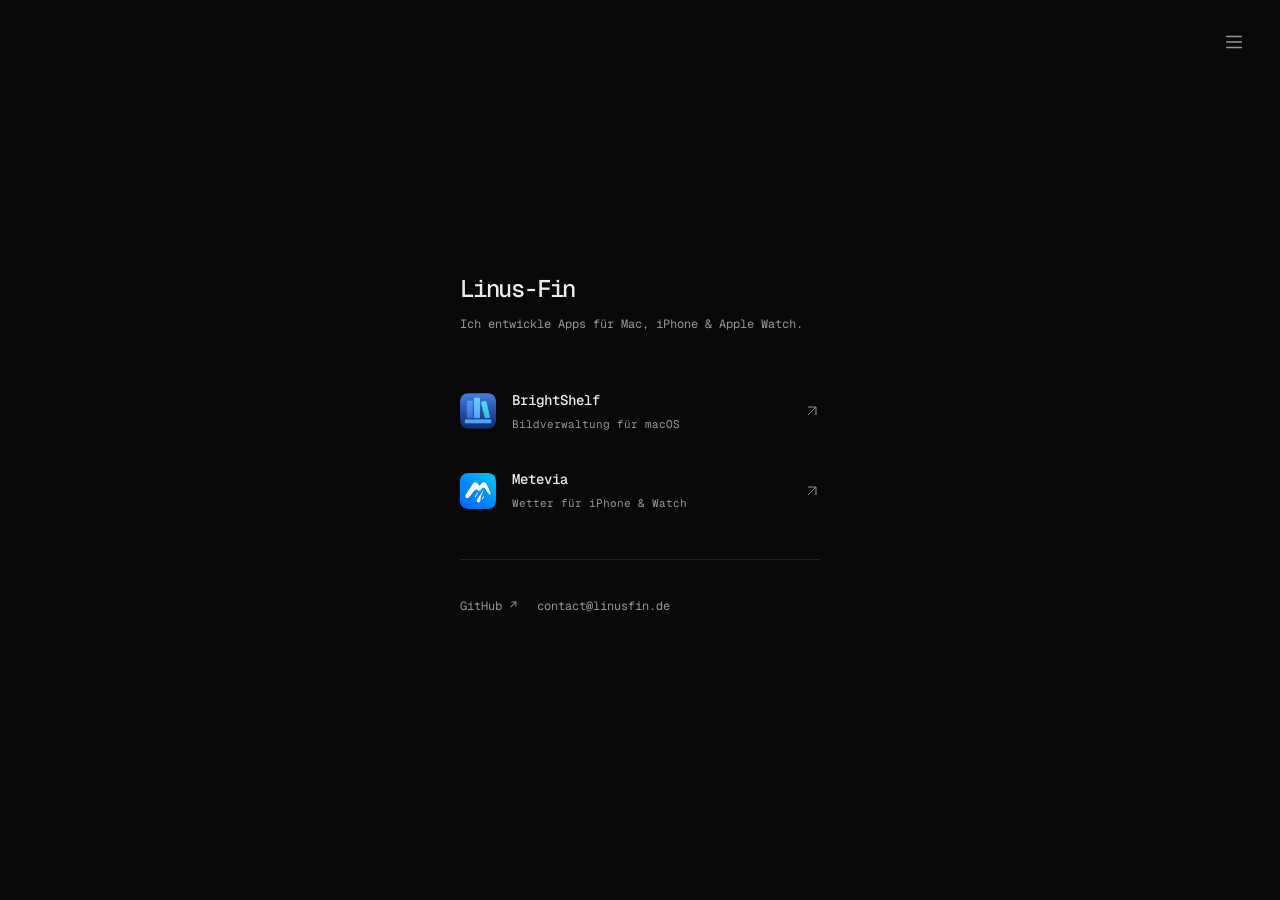
==== commit 3454709d: "Add shared app view transitions and remove apps overview" ====
--- a/index.html
+++ b/index.html
@@ -14,7 +14,7 @@
     <link rel="preconnect" href="https://fonts.googleapis.com" />
     <link rel="preconnect" href="https://fonts.gstatic.com" crossorigin />
     <link href="https://fonts.googleapis.com/css2?family=Geist+Mono:wght@400;500&display=swap" rel="stylesheet" />
-    <link rel="stylesheet" href="styles.css?v=11" />
+    <link rel="stylesheet" href="styles.css?v=12" />
     <script src="/menu.js?v=10" defer></script>
   </head>
   <body>
@@ -45,9 +45,9 @@
       <nav class="apps" aria-label="Meine Apps">
         <div class="app-entry">
         <a class="app-link" href="/apps/brightshelf/" aria-describedby="brightshelf-preview-text" aria-label="BrightShelf — Bildverwaltung für macOS, mehr erfahren">
-          <img src="assets/brightshelf-icon.png" alt="" width="36" height="36" />
+          <img class="vt-brightshelf-icon" src="assets/brightshelf-icon.png" alt="" width="36" height="36" />
           <span class="app-info">
-            <span class="app-name">BrightShelf</span>
+            <span class="app-name vt-brightshelf-title">BrightShelf</span>
             <span class="app-description">Bildverwaltung für macOS</span>
           </span>
           <svg class="arrow" viewBox="0 0 24 24" width="16" height="16" fill="none" stroke="currentColor" stroke-width="1.5" aria-hidden="true"><path d="M6 18 18 6M6 6h12v12" /></svg>
@@ -59,9 +59,9 @@
         </div>
         <div class="app-entry">
         <a class="app-link" href="/apps/metevia/" aria-describedby="metevia-preview-text" aria-label="Metevia — Wetter für iPhone und Apple Watch, mehr erfahren">
-          <img src="assets/metevia-icon.jpg" alt="" width="36" height="36" />
+          <img class="vt-metevia-icon" src="assets/metevia-icon.jpg" alt="" width="36" height="36" />
           <span class="app-info">
-            <span class="app-name">Metevia</span>
+            <span class="app-name vt-metevia-title">Metevia</span>
             <span class="app-description">Wetter für iPhone &amp; Watch</span>
           </span>
           <svg class="arrow" viewBox="0 0 24 24" width="16" height="16" fill="none" stroke="currentColor" stroke-width="1.5" aria-hidden="true"><path d="M6 18 18 6M6 6h12v12" /></svg>
@@ -77,7 +77,6 @@
       </nav>
 
       <footer class="profile-footer">
-        <a href="/apps/">Alle Apps</a>
         <a href="https://github.com/FinCreeper1" rel="me">GitHub <span aria-hidden="true">↗</span></a>
         <a href="mailto:contact@linusfin.de">contact@linusfin.de</a>
       </footer>
--- a/styles.css
+++ b/styles.css
@@ -10,6 +10,28 @@
   color: var(--text);
   background: var(--background);
   -webkit-font-smoothing: antialiased;
+}
+
+@view-transition { navigation: auto; }
+.vt-metevia-icon { view-transition-name: metevia-icon; }
+.vt-metevia-title { view-transition-name: metevia-title; }
+.vt-brightshelf-icon { view-transition-name: brightshelf-icon; }
+.vt-brightshelf-title { view-transition-name: brightshelf-title; }
+@keyframes page-out { to { opacity: 0; } }
+@keyframes page-in { from { opacity: 0; } }
+::view-transition-old(root) { animation: 180ms ease-in both page-out; }
+::view-transition-new(root) { animation: 260ms ease-out both page-in; }
+::view-transition-group(metevia-icon),
+::view-transition-group(metevia-title),
+::view-transition-group(brightshelf-icon),
+::view-transition-group(brightshelf-title) {
+  animation-duration: 480ms;
+  animation-timing-function: cubic-bezier(.2, .8, .2, 1);
+}
+@media (prefers-reduced-motion: reduce) {
+  ::view-transition-old(*), ::view-transition-new(*), ::view-transition-group(*) {
+    animation-duration: 0.01ms !important;
+  }
 }
 
 * { box-sizing: border-box; }
@@ -65,15 +87,6 @@
 .profile-footer a:hover, .back-link:hover { color: var(--text); }
 .error-code { margin: 0 0 16px; color: var(--muted); font-size: 12px; }
 .error-copy { margin: 16px 0 24px; color: var(--muted); font-size: 13px; line-height: 1.8; }
-@keyframes fade-in-up {
-  from { opacity: 0; transform: translateY(20px); }
-  to { opacity: 1; transform: translateY(0); }
-}
-@media (prefers-reduced-motion: no-preference) {
-  .app-link { animation: fade-in-up 600ms cubic-bezier(.16, 1, .3, 1) both; animation-delay: 50ms; }
-  .app-entry:nth-child(2) .app-link { animation-delay: 100ms; }
-  .app-link:focus-visible { animation: none; }
-}
 @media (max-width: 380px) {
   body { padding-inline: 24px; }
   .app-link { gap: 12px; }
@@ -134,13 +147,6 @@
 .page-links a { font-size: 13px; }
 .page-footer { display: flex; flex-wrap: wrap; gap: 8px 24px; margin-top: 48px; padding-top: 24px; border-top: 1px solid var(--line); }
 .page-footer a, .page-footer span { color: var(--muted); font-size: 12px; }
-.app-list { list-style: none; margin: 24px 0; padding: 0; }
-.app-list li { border-bottom: 1px solid var(--line); }
-.app-list a { display: flex; align-items: center; gap: 16px; padding: 20px 0; text-decoration: none; }
-.app-list img { width: 44px; height: 44px; border-radius: 9px; object-fit: cover; }
-.app-list strong, .app-list span { display: block; }
-.app-list strong { color: var(--text); font-size: 14px; font-weight: 500; }
-.app-list span { color: var(--muted); font-size: 12px; }
 .policy-summary { display: grid; grid-template-columns: repeat(auto-fit, minmax(190px, 1fr)); gap: 20px; margin: 28px 0; }
 .policy-summary div { padding-top: 12px; border-top: 1px solid var(--line); color: var(--muted); font-size: 12px; line-height: 1.8; }
 .policy-summary strong { display: block; margin-bottom: 4px; color: var(--text); font-weight: 500; }
